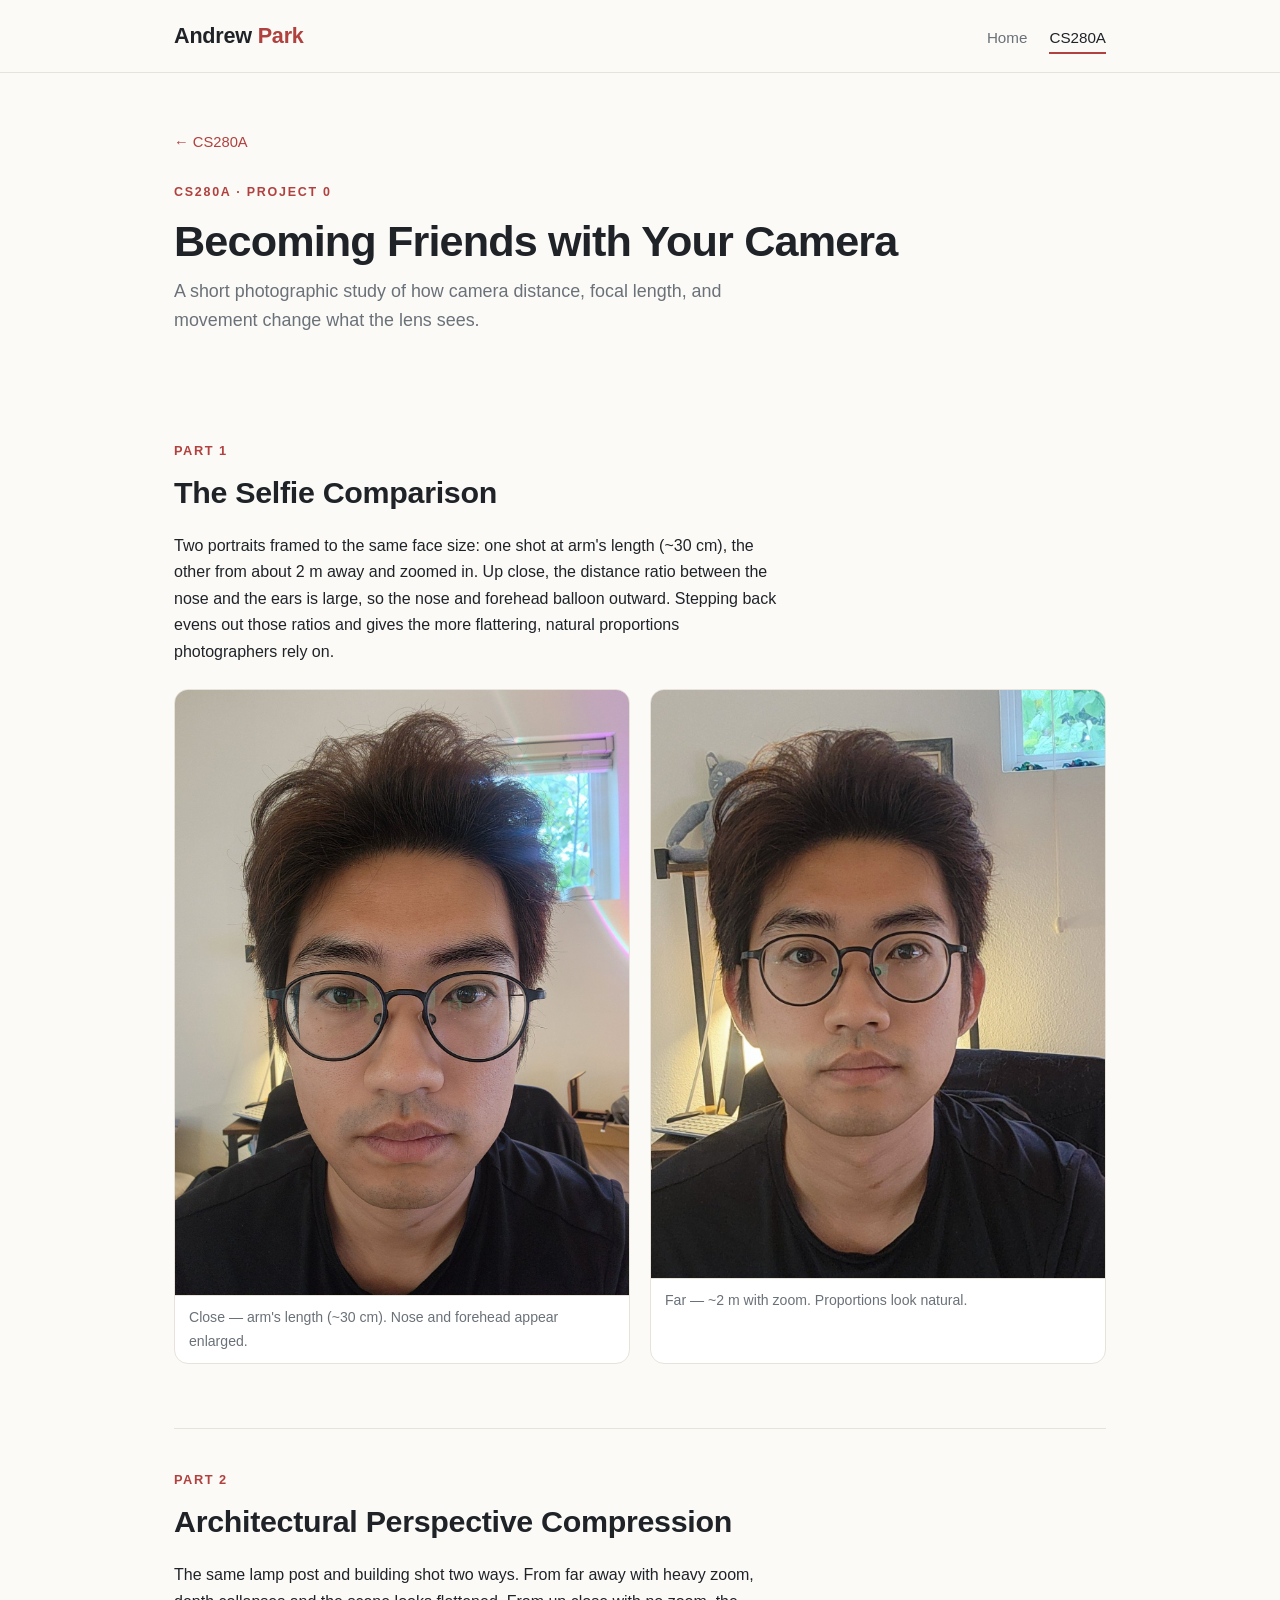
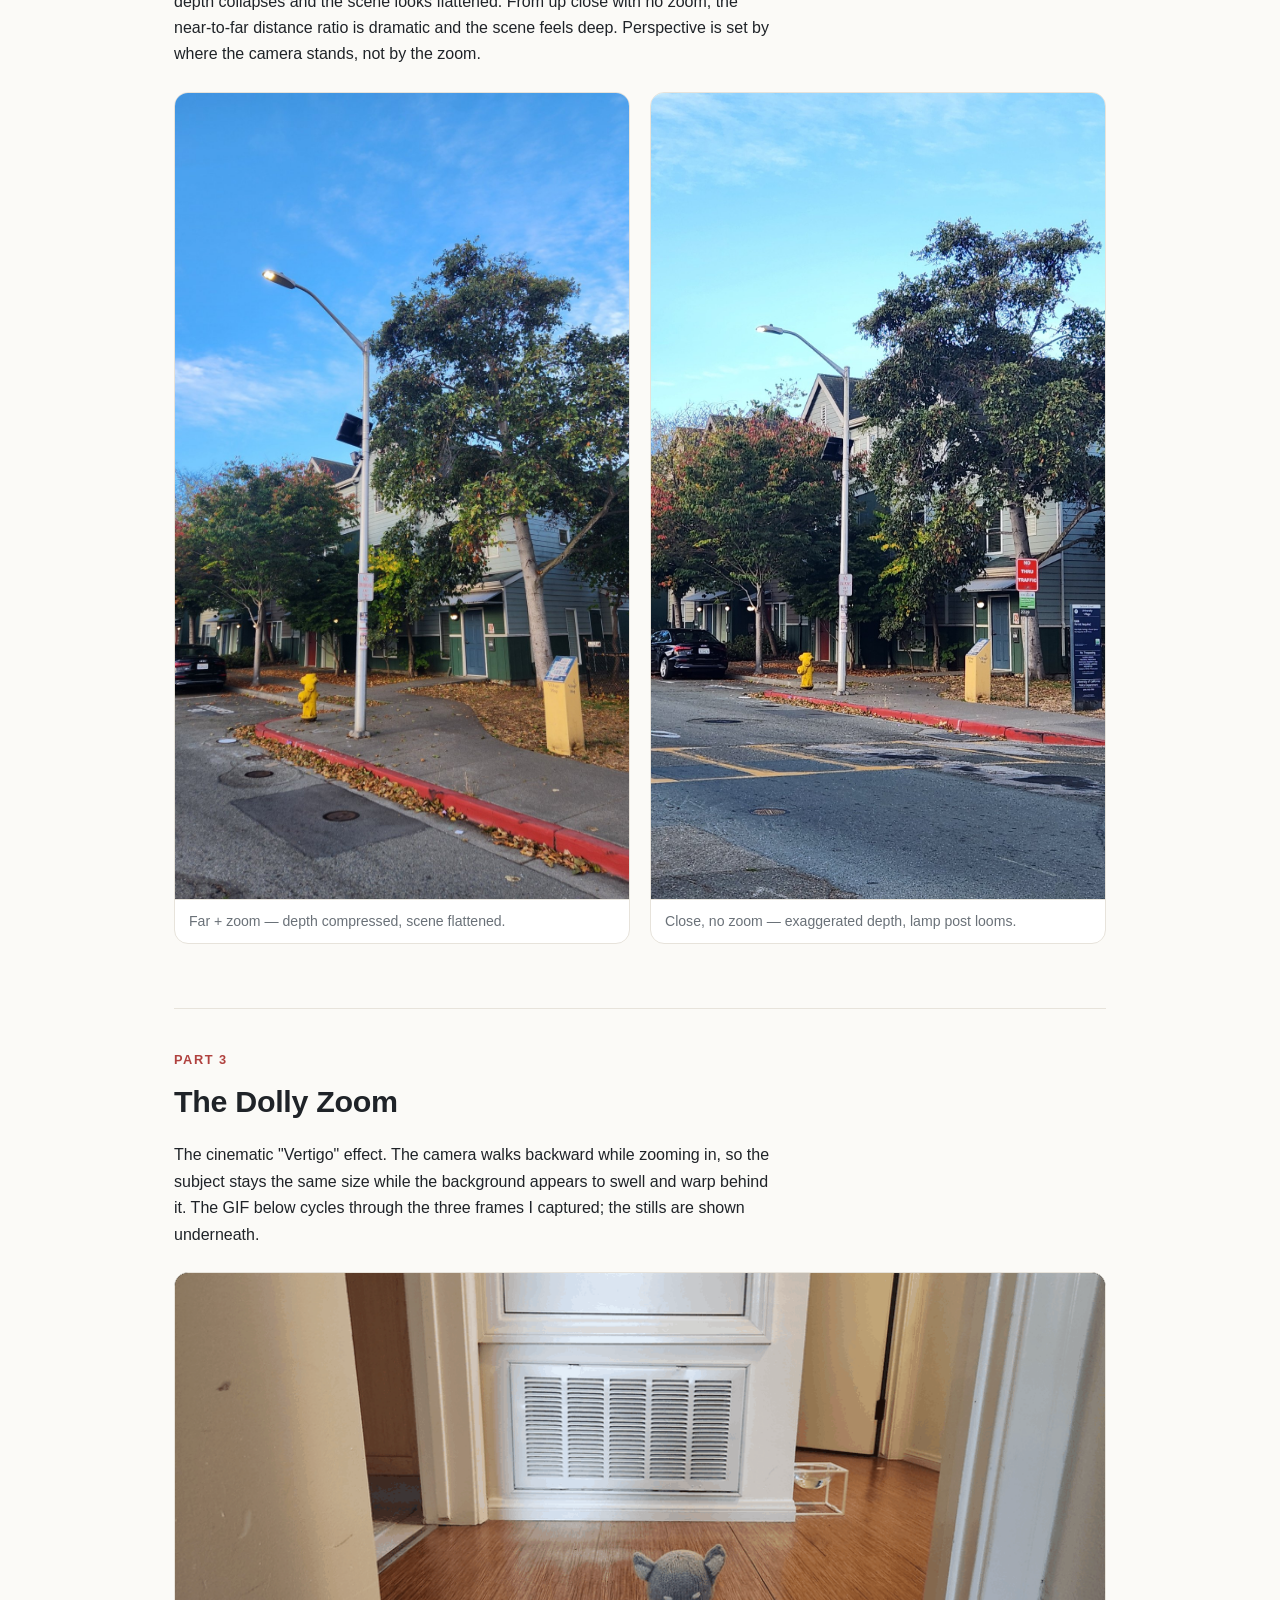
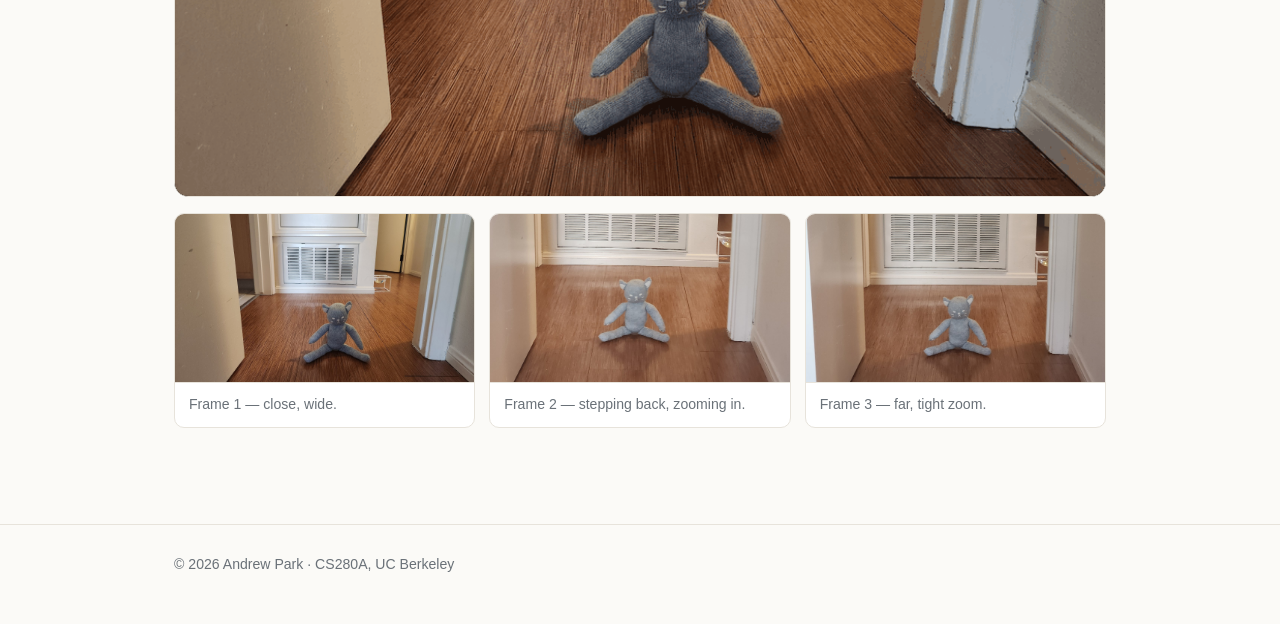
==== cs280a/project0/index.html @ e11e77cf "project 0 added" ====
<!DOCTYPE html>
<html lang="en">
<head>
  <meta charset="UTF-8" />
  <meta name="viewport" content="width=device-width, initial-scale=1" />
  <title>Project 0 &mdash; CS280A &mdash; Andrew Park</title>
  <link rel="stylesheet" href="../../assets/style.css" />
</head>
<body>
  <header class="site-header">
    <div class="site-header__inner">
      <a class="brand" href="../../index.html">Andrew <span>Park</span></a>
      <nav class="nav">
        <a href="../../index.html">Home</a>
        <a href="../index.html" class="is-active">CS280A</a>
      </nav>
    </div>
  </header>

  <main>
    <a class="back-link" href="../index.html">&larr; CS280A</a>

    <p class="eyebrow">CS280A &middot; Project 0</p>
    <h1 class="page-title">Becoming Friends with Your Camera</h1>
    <p class="lede">
      A short photographic study of how camera distance, focal length, and
      movement change what the lens sees.
    </p>

    <!-- ---------- Part 1 ---------- -->
    <section class="part" id="part1">
      <p class="part__label">Part 1</p>
      <h2 class="part__title">The Selfie Comparison</h2>
      <p>
        Two portraits framed to the same face size: one shot at arm's length
        (~30&nbsp;cm), the other from about 2&nbsp;m away and zoomed in. Up close,
        the distance ratio between the nose and the ears is large, so the nose
        and forehead balloon outward. Stepping back evens out those ratios and
        gives the more flattering, natural proportions photographers rely on.
      </p>
      <div class="pair">
        <figure>
          <img src="./Part1/selfie-close.jpg" alt="Selfie taken at arm's length, roughly 30 cm away" />
          <figcaption>Close &mdash; arm's length (~30&nbsp;cm). Nose and forehead appear enlarged.</figcaption>
        </figure>
        <figure>
          <img src="./Part1/selfie-far.jpg" alt="Selfie taken from about 2 meters away with zoom" />
          <figcaption>Far &mdash; ~2&nbsp;m with zoom. Proportions look natural.</figcaption>
        </figure>
      </div>
    </section>

    <!-- ---------- Part 2 ---------- -->
    <section class="part" id="part2">
      <p class="part__label">Part 2</p>
      <h2 class="part__title">Architectural Perspective Compression</h2>
      <p>
        The same lamp post and building shot two ways. From far away with heavy
        zoom, depth collapses and the scene looks flattened. From up close with
        no zoom, the near-to-far distance ratio is dramatic and the scene feels
        deep. Perspective is set by where the camera stands, not by the zoom.
      </p>
      <div class="pair">
        <figure>
          <img src="./Part2/arch-far.jpg" alt="Lamp post and building photographed from far away with zoom" />
          <figcaption>Far + zoom &mdash; depth compressed, scene flattened.</figcaption>
        </figure>
        <figure>
          <img src="./Part2/arch-close.jpg" alt="Lamp post and building photographed from up close without zoom" />
          <figcaption>Close, no zoom &mdash; exaggerated depth, lamp post looms.</figcaption>
        </figure>
      </div>
    </section>

    <!-- ---------- Part 3 ---------- -->
    <section class="part" id="part3">
      <p class="part__label">Part 3</p>
      <h2 class="part__title">The Dolly Zoom</h2>
      <p>
        The cinematic "Vertigo" effect. The camera walks backward while zooming
        in, so the subject stays the same size while the background appears to
        swell and warp behind it. The GIF below cycles through the three frames I
        captured; the stills are shown underneath.
      </p>
      <div class="gif-wrap">
        <img src="./Part3/dolly-zoom.gif" alt="Animated dolly zoom: the knitted cat stays fixed while the background scales" />
      </div>
      <div class="frames">
        <figure>
          <img src="./Part3/frame1.jpg" alt="Dolly zoom frame 1" />
          <figcaption>Frame 1 &mdash; close, wide.</figcaption>
        </figure>
        <figure>
          <img src="./Part3/frame2.jpg" alt="Dolly zoom frame 2" />
          <figcaption>Frame 2 &mdash; stepping back, zooming in.</figcaption>
        </figure>
        <figure>
          <img src="./Part3/frame3.jpg" alt="Dolly zoom frame 3" />
          <figcaption>Frame 3 &mdash; far, tight zoom.</figcaption>
        </figure>
      </div>
    </section>
  </main>

  <footer class="site-footer">
    <div class="site-footer__inner">
      &copy; <span id="yr"></span> Andrew Park &middot; CS280A, UC Berkeley
    </div>
  </footer>
  <script>document.getElementById("yr").textContent = new Date().getFullYear();</script>
</body>
</html>
---- assets/style.css ----
/* ---------- Andrew Park — portfolio styles ---------- */
:root {
  --bg: #fbfaf7;
  --surface: #ffffff;
  --ink: #1f2328;
  --muted: #6a7178;
  --line: #e7e3db;
  --accent: #b0413e;
  --accent-soft: #f3e6e2;
  --radius: 14px;
  --maxw: 980px;
}

* { box-sizing: border-box; }

html { scroll-behavior: smooth; }

body {
  margin: 0;
  background: var(--bg);
  color: var(--ink);
  font-family: -apple-system, BlinkMacSystemFont, "Segoe UI", Roboto, Helvetica,
    Arial, sans-serif;
  line-height: 1.65;
  -webkit-font-smoothing: antialiased;
}

a { color: var(--accent); text-decoration: none; }
a:hover { text-decoration: underline; }

img { max-width: 100%; display: block; }

/* ---------- header / nav ---------- */
.site-header {
  border-bottom: 1px solid var(--line);
  background: rgba(251, 250, 247, 0.9);
  backdrop-filter: saturate(180%) blur(8px);
  position: sticky;
  top: 0;
  z-index: 10;
}

.site-header__inner {
  max-width: var(--maxw);
  margin: 0 auto;
  padding: 18px 24px;
  display: flex;
  align-items: baseline;
  justify-content: space-between;
  flex-wrap: wrap;
  gap: 8px 20px;
}

.brand {
  font-size: 1.35rem;
  font-weight: 700;
  letter-spacing: -0.01em;
  color: var(--ink);
}
.brand:hover { text-decoration: none; }
.brand span { color: var(--accent); }

.nav {
  display: flex;
  gap: 22px;
  font-size: 0.95rem;
  font-weight: 500;
}
.nav a { color: var(--muted); }
.nav a:hover,
.nav a.is-active { color: var(--ink); text-decoration: none; }
.nav a.is-active { border-bottom: 2px solid var(--accent); padding-bottom: 2px; }

/* ---------- layout ---------- */
main {
  max-width: var(--maxw);
  margin: 0 auto;
  padding: 56px 24px 96px;
}

.page-title {
  font-size: clamp(1.9rem, 4vw, 2.7rem);
  line-height: 1.15;
  letter-spacing: -0.02em;
  margin: 0 0 10px;
}

.lede {
  font-size: 1.12rem;
  color: var(--muted);
  max-width: 60ch;
  margin: 0 0 8px;
}

.eyebrow {
  text-transform: uppercase;
  letter-spacing: 0.14em;
  font-size: 0.78rem;
  font-weight: 700;
  color: var(--accent);
  margin: 0 0 14px;
}

/* ---------- cards (index) ---------- */
.card-grid {
  display: grid;
  grid-template-columns: repeat(auto-fit, minmax(240px, 1fr));
  gap: 20px;
  margin-top: 36px;
}

.card {
  display: block;
  background: var(--surface);
  border: 1px solid var(--line);
  border-radius: var(--radius);
  padding: 22px 24px;
  color: var(--ink);
  transition: transform 0.15s ease, box-shadow 0.15s ease, border-color 0.15s ease;
}
.card:hover {
  text-decoration: none;
  transform: translateY(-3px);
  box-shadow: 0 12px 30px rgba(31, 35, 40, 0.08);
  border-color: #d9d2c6;
}
.card h3 { margin: 0 0 6px; font-size: 1.15rem; }
.card p { margin: 0; color: var(--muted); font-size: 0.95rem; }

/* ---------- project parts ---------- */
.part {
  margin-top: 64px;
  padding-top: 40px;
  border-top: 1px solid var(--line);
  scroll-margin-top: 90px;
}
.part:first-of-type { border-top: 0; }

.part__label {
  font-size: 0.8rem;
  font-weight: 700;
  letter-spacing: 0.12em;
  text-transform: uppercase;
  color: var(--accent);
  margin: 0 0 6px;
}
.part__title {
  font-size: clamp(1.4rem, 3vw, 1.9rem);
  letter-spacing: -0.01em;
  margin: 0 0 14px;
}
.part p { max-width: 68ch; }

.pair {
  display: grid;
  grid-template-columns: repeat(auto-fit, minmax(260px, 1fr));
  gap: 20px;
  margin: 24px 0 8px;
}

figure {
  margin: 0;
  background: var(--surface);
  border: 1px solid var(--line);
  border-radius: var(--radius);
  overflow: hidden;
}
figure img { width: 100%; height: auto; }
figcaption {
  padding: 10px 14px;
  font-size: 0.88rem;
  color: var(--muted);
  border-top: 1px solid var(--line);
}

.gif-wrap {
  margin: 24px 0 8px;
  border: 1px solid var(--line);
  border-radius: var(--radius);
  overflow: hidden;
  background: #000;
}
.gif-wrap img { width: 100%; }

.frames {
  display: grid;
  grid-template-columns: repeat(auto-fit, minmax(180px, 1fr));
  gap: 14px;
  margin-top: 16px;
}
.frames figure { border-radius: 10px; }

/* ---------- footer ---------- */
.site-footer {
  border-top: 1px solid var(--line);
  color: var(--muted);
  font-size: 0.88rem;
}
.site-footer__inner {
  max-width: var(--maxw);
  margin: 0 auto;
  padding: 28px 24px 48px;
}

.back-link { display: inline-block; margin-bottom: 28px; font-size: 0.92rem; }
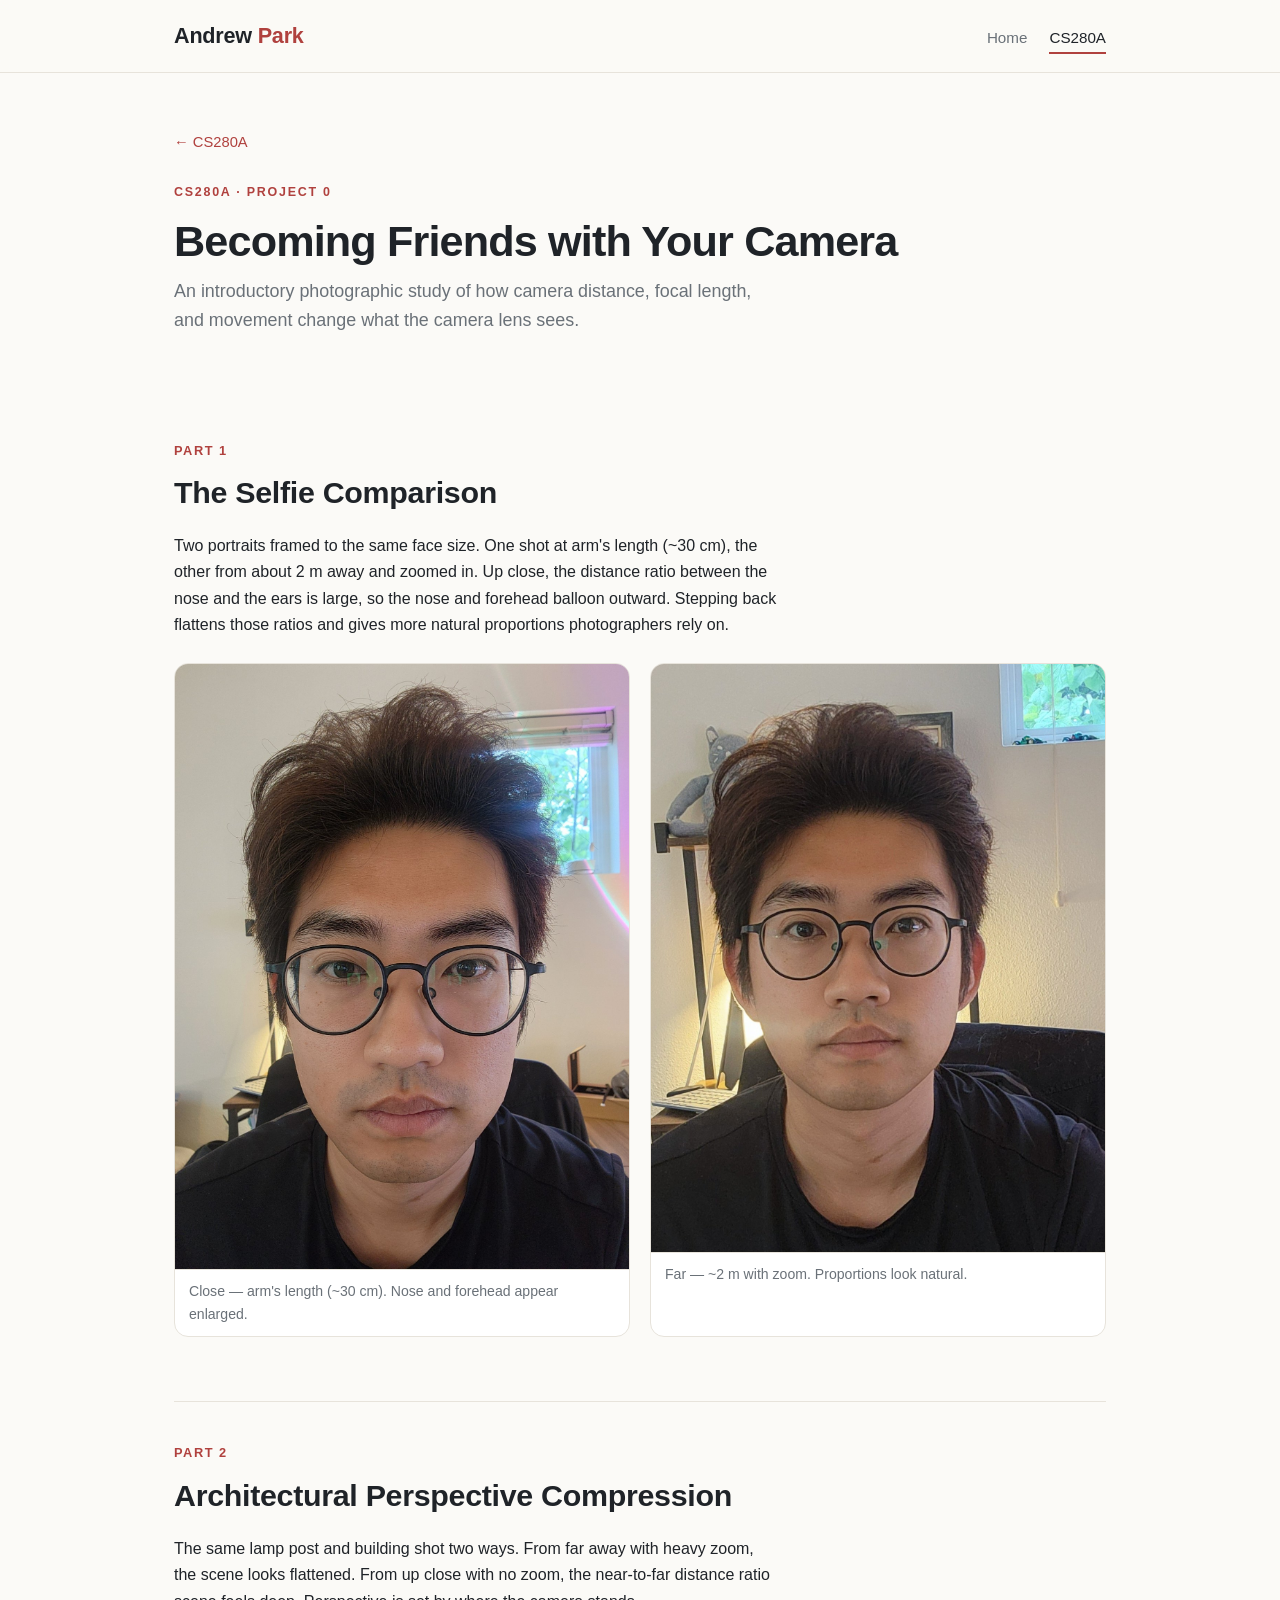
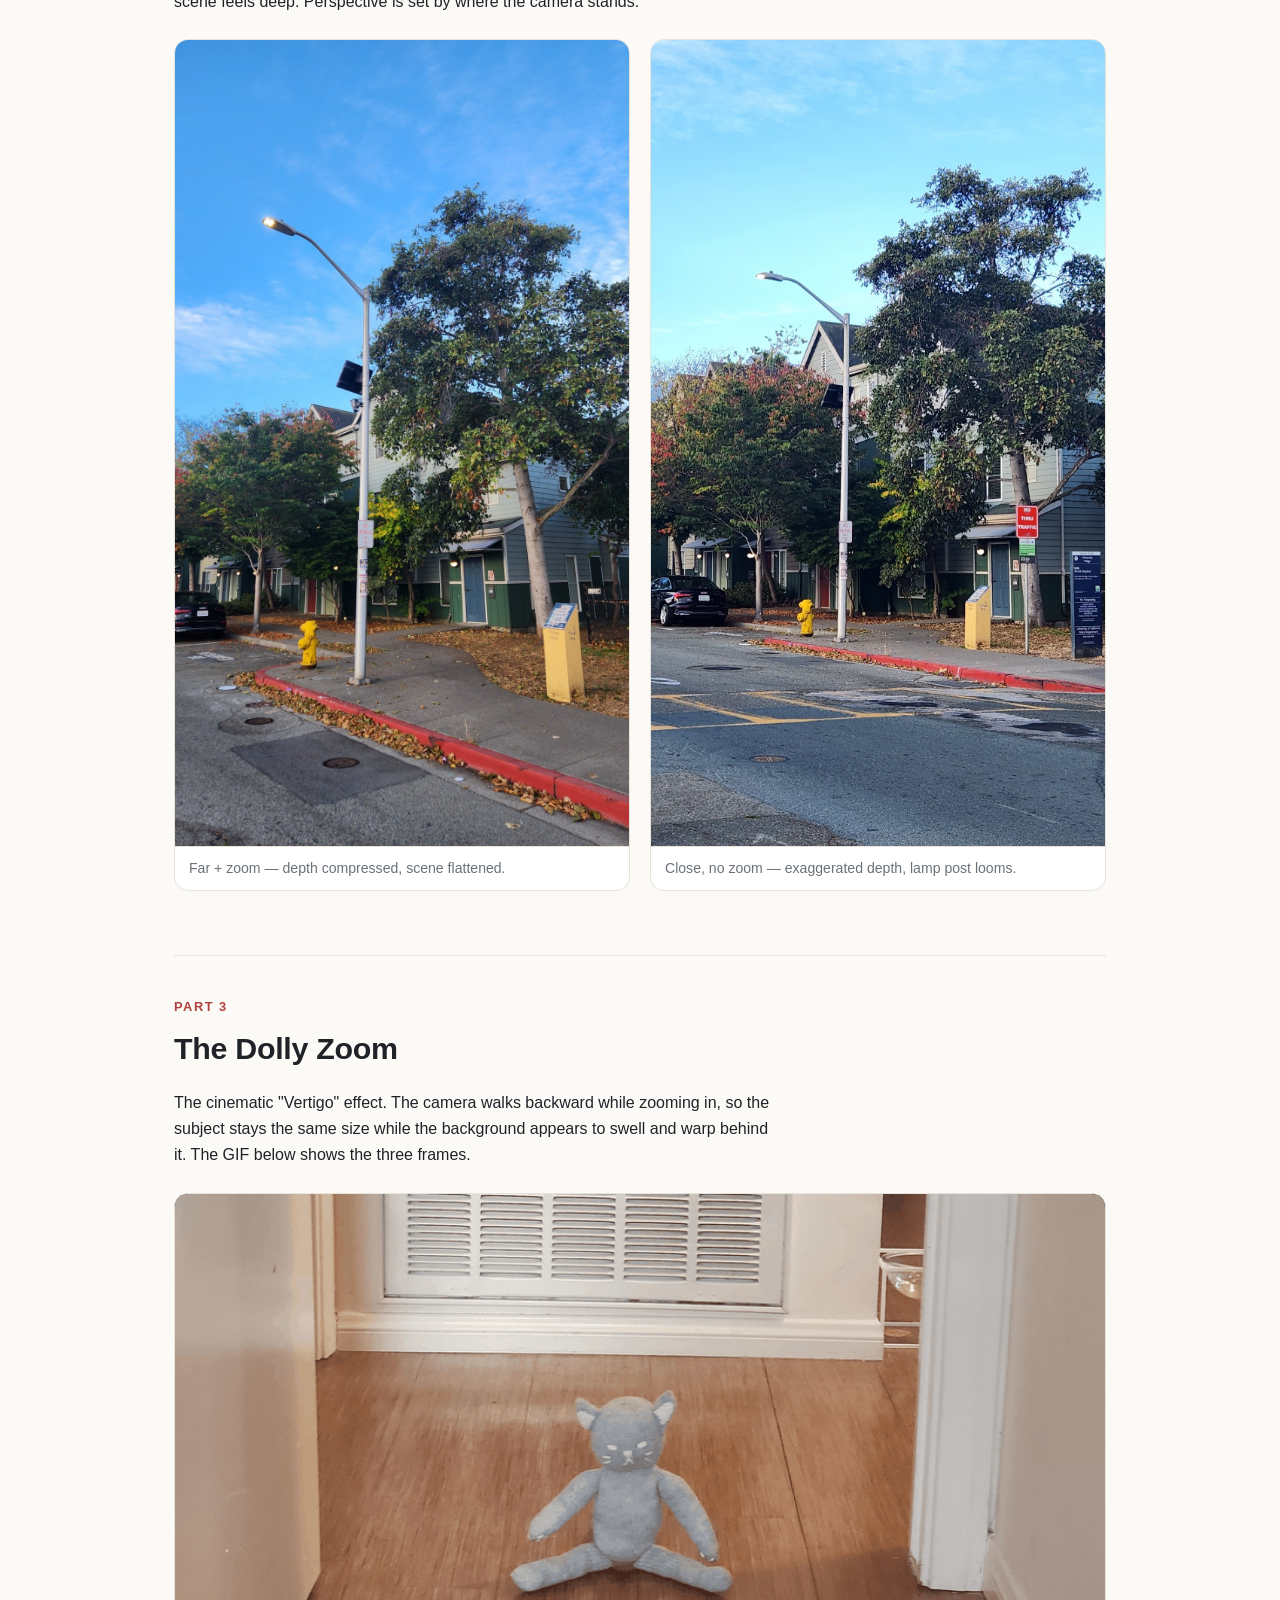
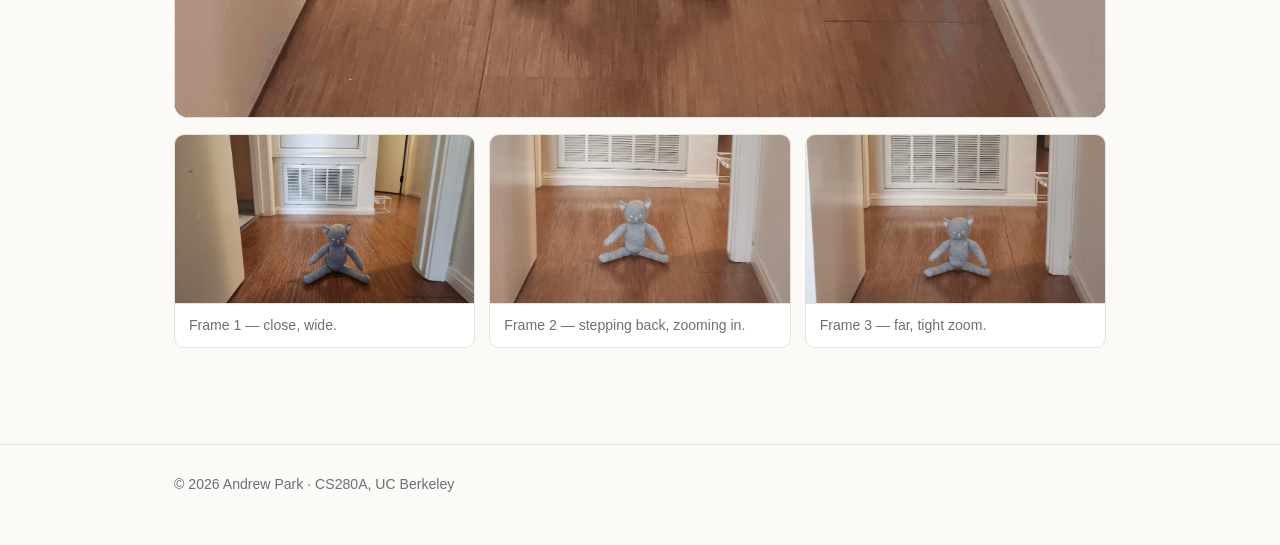
==== commit 61e08fbd: "project 0 added" ====
--- a/cs280a/project0/index.html
+++ b/cs280a/project0/index.html
@@ -23,8 +23,8 @@
     <p class="eyebrow">CS280A &middot; Project 0</p>
     <h1 class="page-title">Becoming Friends with Your Camera</h1>
     <p class="lede">
-      A short photographic study of how camera distance, focal length, and
-      movement change what the lens sees.
+      An introductory photographic study of how camera distance, focal length, and
+      movement change what the camera lens sees.
     </p>
 
     <!-- ---------- Part 1 ---------- -->
@@ -32,11 +32,11 @@
       <p class="part__label">Part 1</p>
       <h2 class="part__title">The Selfie Comparison</h2>
       <p>
-        Two portraits framed to the same face size: one shot at arm's length
+        Two portraits framed to the same face size. One shot at arm's length
         (~30&nbsp;cm), the other from about 2&nbsp;m away and zoomed in. Up close,
         the distance ratio between the nose and the ears is large, so the nose
-        and forehead balloon outward. Stepping back evens out those ratios and
-        gives the more flattering, natural proportions photographers rely on.
+        and forehead balloon outward. Stepping back flattens those ratios and
+        gives more natural proportions photographers rely on.
       </p>
       <div class="pair">
         <figure>
@@ -56,9 +56,9 @@
       <h2 class="part__title">Architectural Perspective Compression</h2>
       <p>
         The same lamp post and building shot two ways. From far away with heavy
-        zoom, depth collapses and the scene looks flattened. From up close with
-        no zoom, the near-to-far distance ratio is dramatic and the scene feels
-        deep. Perspective is set by where the camera stands, not by the zoom.
+        zoom, the scene looks flattened. From up close with
+        no zoom, the near-to-far distance ratio scene feels
+        deep. Perspective is set by where the camera stands.
       </p>
       <div class="pair">
         <figure>
@@ -79,8 +79,7 @@
       <p>
         The cinematic "Vertigo" effect. The camera walks backward while zooming
         in, so the subject stays the same size while the background appears to
-        swell and warp behind it. The GIF below cycles through the three frames I
-        captured; the stills are shown underneath.
+        swell and warp behind it. The GIF below shows the three frames.
       </p>
       <div class="gif-wrap">
         <img src="./Part3/dolly-zoom.gif" alt="Animated dolly zoom: the knitted cat stays fixed while the background scales" />
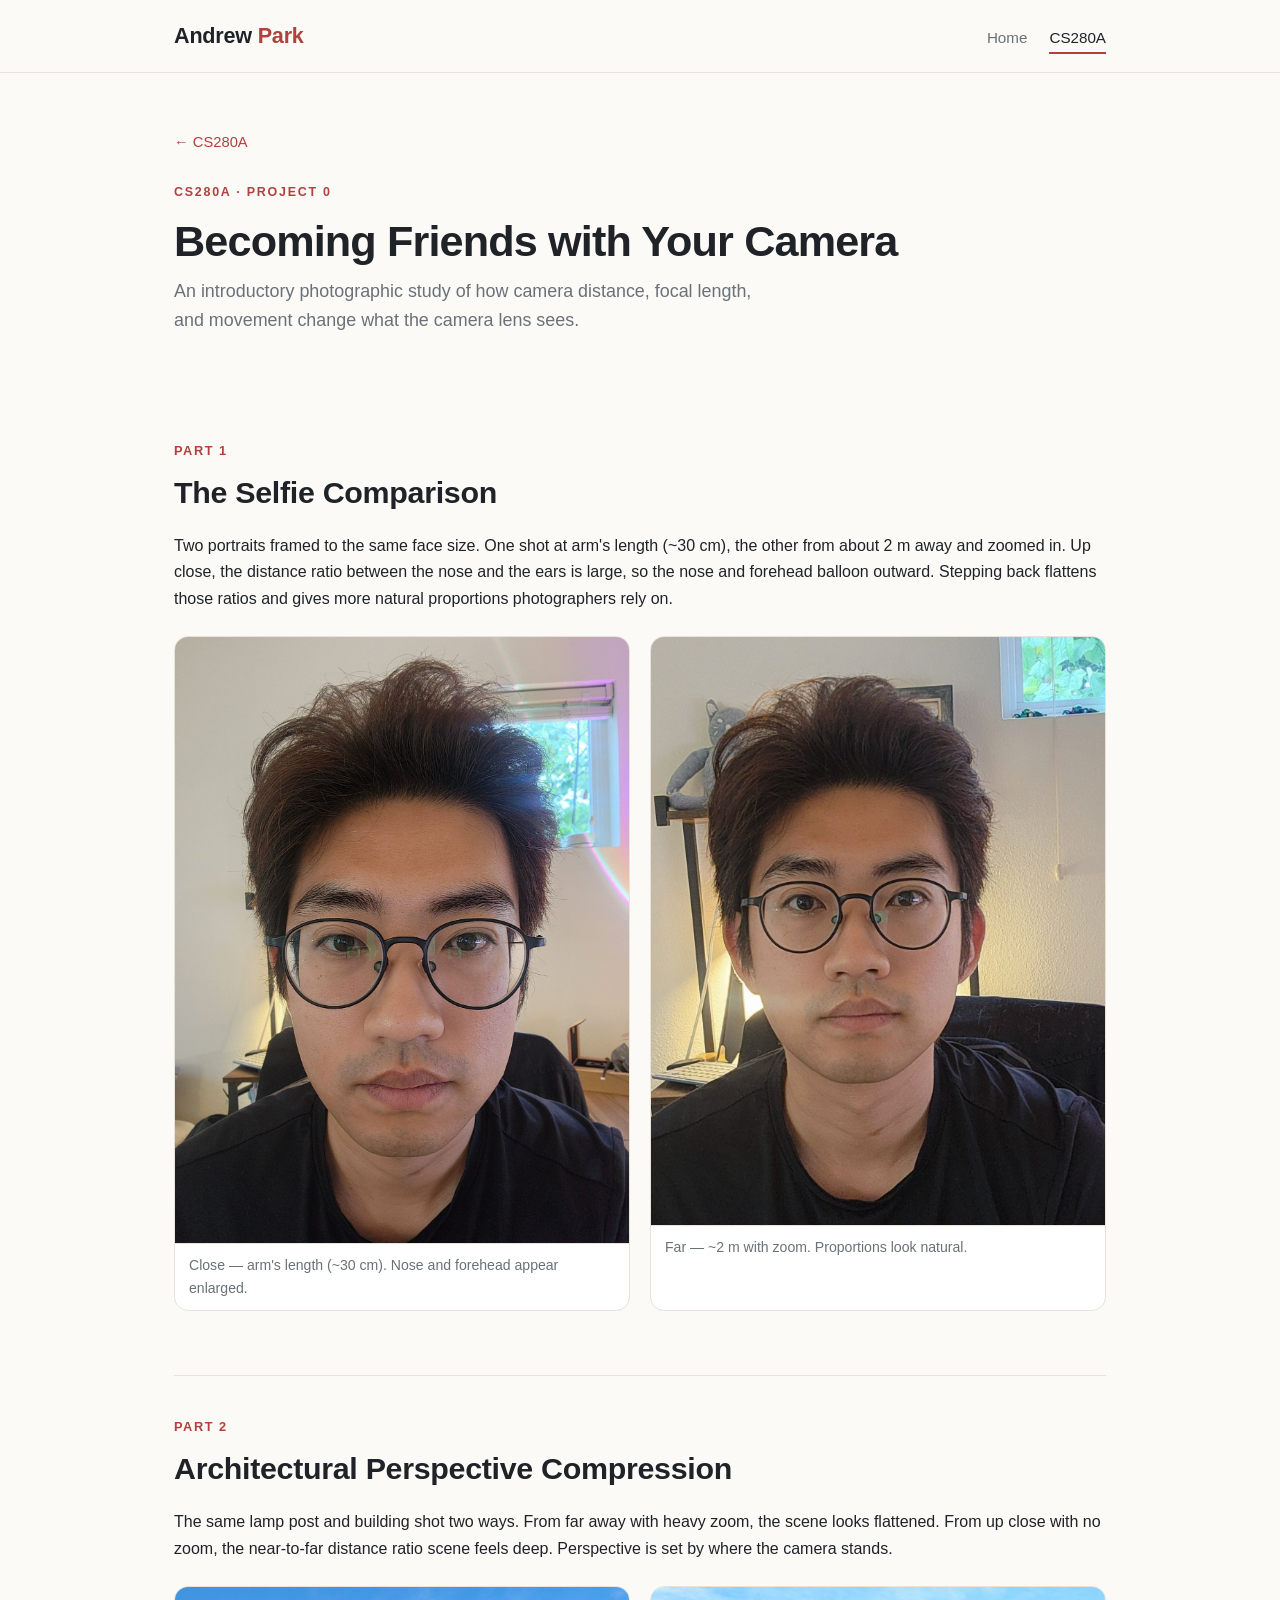
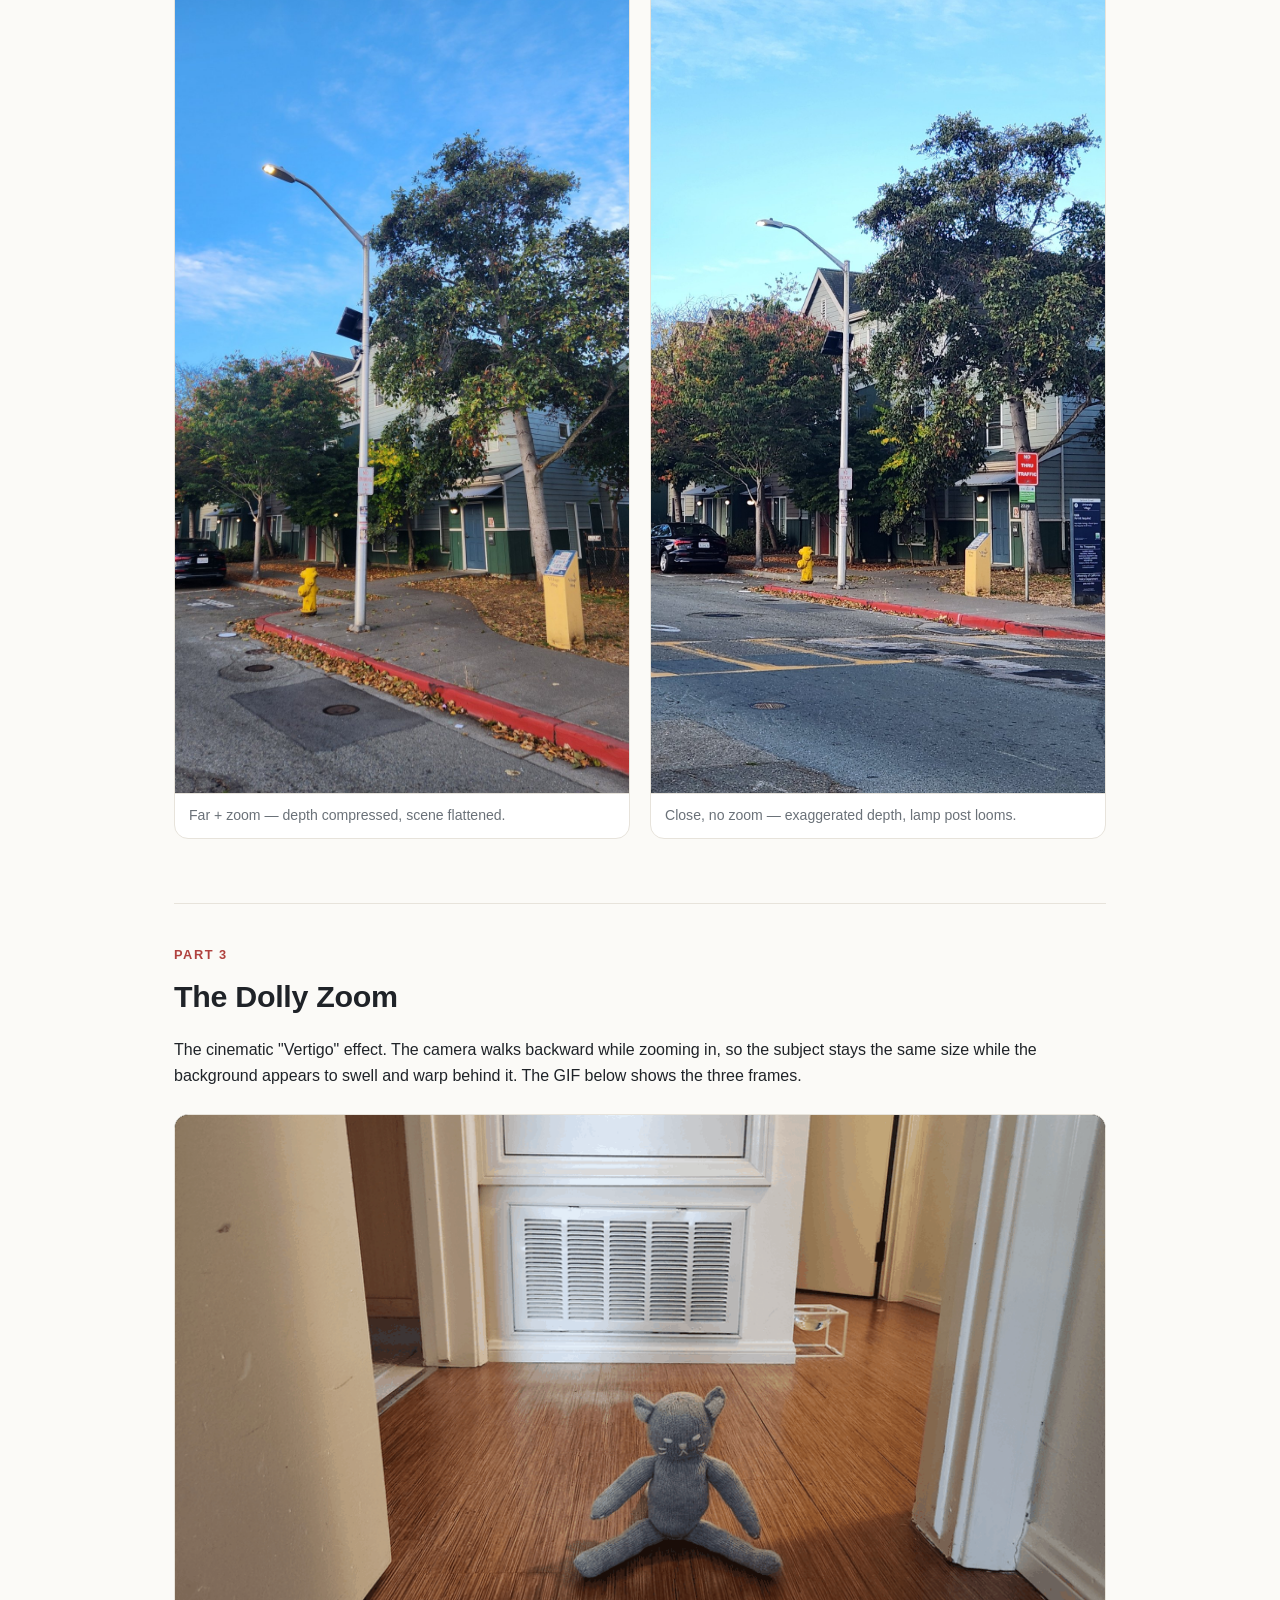
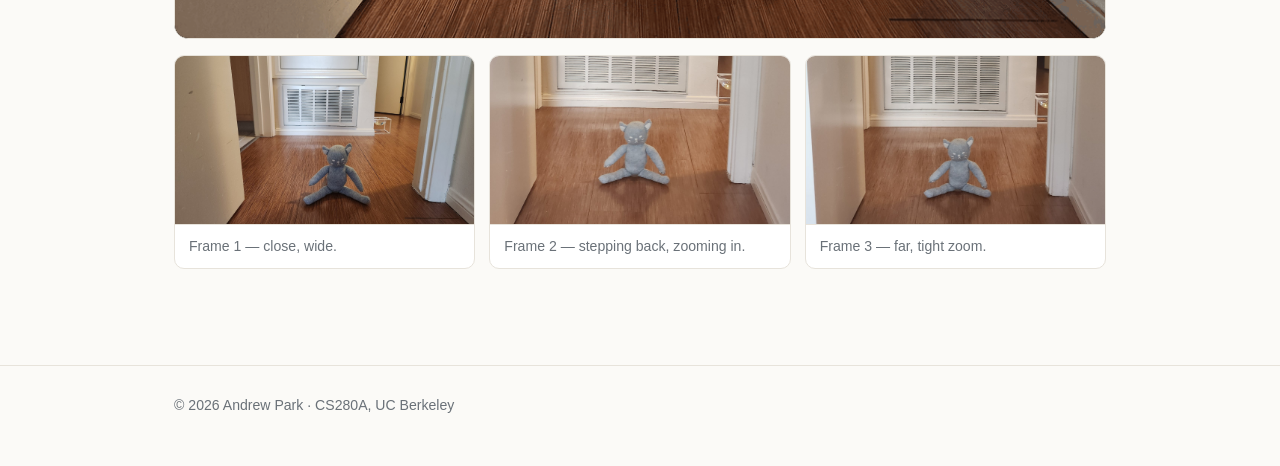
==== commit cd1a7428: "update for cs280a proj 1" ====
--- a/cs280a/project0/index.html
+++ b/cs280a/project0/index.html
@@ -107,5 +107,6 @@
     </div>
   </footer>
   <script>document.getElementById("yr").textContent = new Date().getFullYear();</script>
+  <script src="../../assets/lightbox.js"></script>
 </body>
 </html>
--- a/assets/style.css
+++ b/assets/style.css
@@ -29,6 +29,58 @@
 a:hover { text-decoration: underline; }
 
 img { max-width: 100%; display: block; }
+main img { cursor: zoom-in; }
+
+body.lightbox-locked { overflow: hidden; }
+
+.lightbox-overlay {
+  position: fixed;
+  inset: 0;
+  background: rgba(15, 13, 10, 0.88);
+  display: none;
+  align-items: center;
+  justify-content: center;
+  padding: 28px;
+  z-index: 1000;
+  cursor: zoom-out;
+  animation: lightbox-fade 0.15s ease;
+}
+.lightbox-overlay.is-open { display: flex; }
+.lightbox-overlay img {
+  max-width: 92vw;
+  max-height: 92vh;
+  width: auto;
+  border-radius: 8px;
+  box-shadow: 0 20px 60px rgba(0, 0, 0, 0.5);
+  cursor: default;
+}
+@keyframes lightbox-fade {
+  from { opacity: 0; }
+  to { opacity: 1; }
+}
+
+code {
+  font-family: ui-monospace, SFMono-Regular, Menlo, Consolas, monospace;
+  font-size: 0.9em;
+  background: var(--accent-soft);
+  padding: 0.1em 0.4em;
+  border-radius: 5px;
+}
+
+pre {
+  background: var(--accent-soft);
+  padding: 14px 18px;
+  border-radius: 10px;
+  overflow-x: auto;
+  margin: 16px 0;
+  max-width: 68ch;
+}
+pre code {
+  background: none;
+  padding: 0;
+  font-size: 0.85rem;
+  line-height: 1.55;
+}
 
 /* ---------- header / nav ---------- */
 .site-header {
@@ -149,8 +201,12 @@
   letter-spacing: -0.01em;
   margin: 0 0 14px;
 }
-.part p { max-width: 68ch; }
-
+.part__subtitle {
+  font-size: 1.28rem;
+  font-weight: 700;
+  letter-spacing: -0.005em;
+  margin: 44px 0 12px;
+}
 .pair {
   display: grid;
   grid-template-columns: repeat(auto-fit, minmax(260px, 1fr));
@@ -170,8 +226,59 @@
   padding: 10px 14px;
   font-size: 0.88rem;
   color: var(--muted);
-  border-top: 1px solid var(--line);
-}
+}
+figure > figcaption:last-child { border-top: 1px solid var(--line); }
+figure > figcaption:first-child { border-bottom: 1px solid var(--line); }
+
+.placeholder {
+  margin: 28px 0 8px;
+  max-width: 460px;
+}
+.placeholder figure {
+  border: 1.5px dashed #c98a3a;
+  background: #fff9f0;
+}
+.placeholder__tag {
+  display: inline-block;
+  font-size: 0.72rem;
+  font-weight: 700;
+  letter-spacing: 0.08em;
+  text-transform: uppercase;
+  color: #a35b12;
+  background: #fbe6c8;
+  padding: 3px 9px;
+  border-radius: 999px;
+  margin-bottom: 10px;
+}
+.placeholder figcaption { color: #8a5a20; }
+
+.data-table-wrap {
+  overflow-x: auto;
+  margin: 20px 0 8px;
+  border: 1px solid var(--line);
+  border-radius: var(--radius);
+}
+table.data-table {
+  width: 100%;
+  border-collapse: collapse;
+  font-size: 0.9rem;
+  background: var(--surface);
+}
+.data-table th,
+.data-table td {
+  text-align: left;
+  padding: 10px 16px;
+  white-space: nowrap;
+}
+.data-table thead th {
+  font-size: 0.76rem;
+  text-transform: uppercase;
+  letter-spacing: 0.08em;
+  color: var(--muted);
+  border-bottom: 1px solid var(--line);
+}
+.data-table tbody tr + tr td { border-top: 1px solid var(--line); }
+.data-table code { color: var(--accent); }
 
 .gif-wrap {
   margin: 24px 0 8px;
@@ -184,9 +291,15 @@
 
 .frames {
   display: grid;
-  grid-template-columns: repeat(auto-fit, minmax(180px, 1fr));
+  grid-template-columns: repeat(3, 1fr);
   gap: 14px;
   margin-top: 16px;
+}
+@media (max-width: 700px) {
+  .frames { grid-template-columns: repeat(2, 1fr); }
+}
+@media (max-width: 460px) {
+  .frames { grid-template-columns: 1fr; }
 }
 .frames figure { border-radius: 10px; }
 
